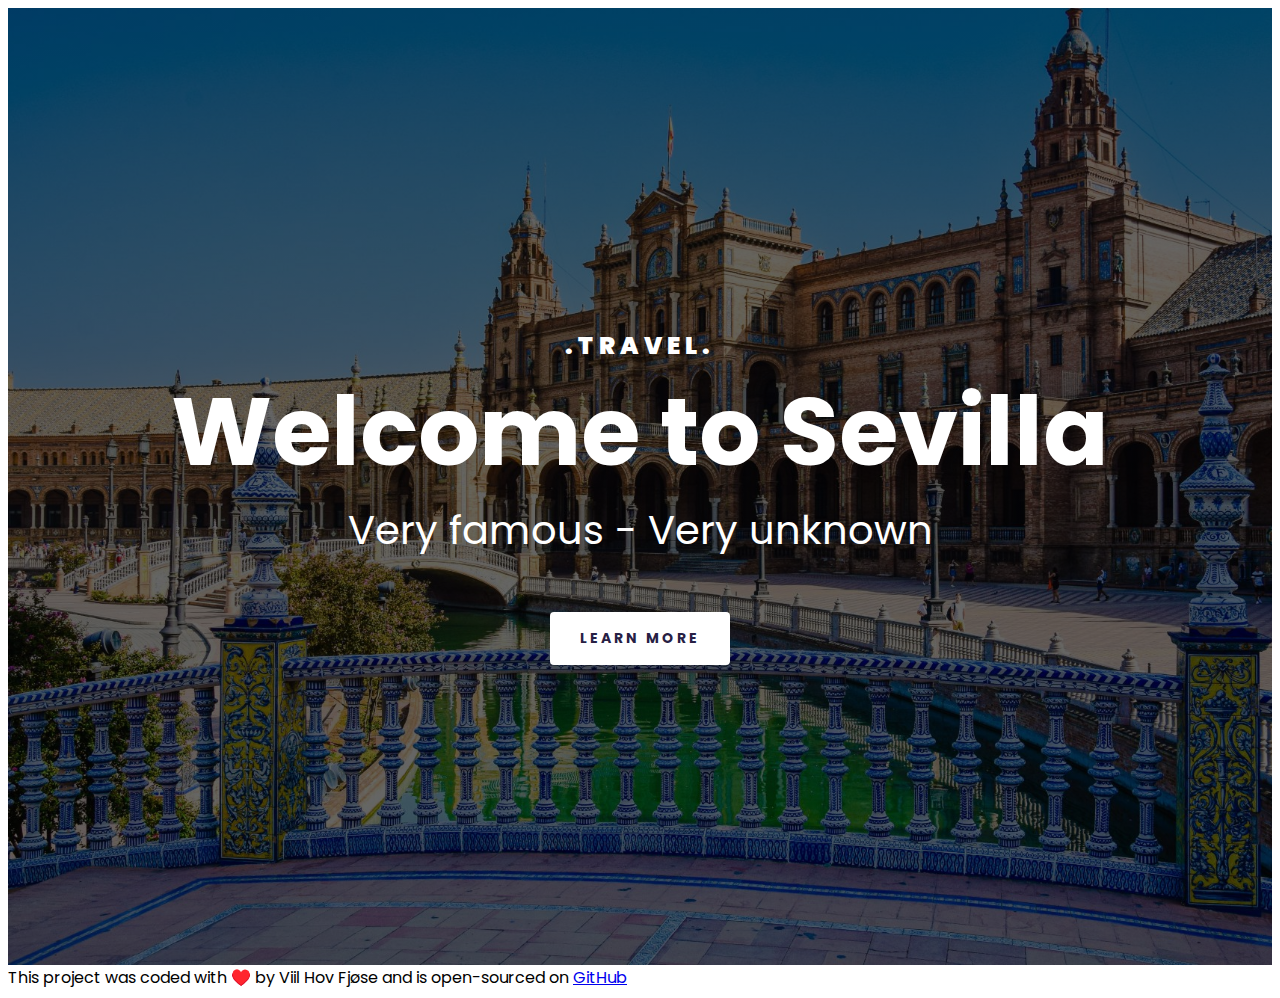
==== index.html @ 6bb22334 "Added css tho style the header element" ====
<!DOCTYPE html>
<html lang="en">

<head>
    <meta charset="UTF-8">
    <meta name="viewport" content="width=device-width, initial-scale=1.0">
    <link rel="preconnect" href="https://fonts.googleapis.com">
    <link rel="preconnect" href="https://fonts.gstatic.com" crossorigin>
    <link
        href="https://fonts.googleapis.com/css2?family=Poppins:ital,wght@0,100;0,200;0,300;0,400;0,500;0,600;0,700;0,800;0,900;1,100;1,200;1,300;1,400;1,500;1,600;1,700;1,800;1,900&display=swap"
        rel="stylesheet">
    <link rel="stylesheet" type="text/css" href="/src/styles.css" />
    <title>Welcome to Sevilla coded by Viil Hov Fjøse</title>
</head>

<body>
    <div class="container">
        <header>
            <p>.Travel.</p>
            <h1>
                Welcome to Sevilla
            </h1>
            <h3>Very famous - Very unknown</h3>
            <a href="#">Learn more</a>
        </header>
        <footer>
            This project was coded with ♥️ by Viil Hov Fjøse and is open-sourced on <a
                href="https://github.com/Viilhov/Sevilla-Project" target="_blank">GitHub</a>




    </div>
    </footer>
    </div>
</body>

</html>
---- src/styles.css ----
body {
  font-family: "Poppins", sans-serif;
}
.container {
  max-width: 1600px;
  margin: 0 auto;
}
header {
  background-image: linear-gradient(rgba(0, 0, 0, 0.6), rgba(0, 0, 0, 0.6)),
    url("/images/sevilla.jpg");
  background-repeat: no-repeat;
  background-size: cover;
  color: #fff;
  text-align: center;
  padding: 300px 0;
}
header h1 {
  font-weight: 700;
  font-size: 96px;
  line-height: 1;
  margin: 0;
}
header h3 {
  font-weight: 400;
  font-size: 40px;
  line-height: 1;
  margin: 30px 0;
}
header p {
  font-weight: 900;
  font-size: 24px;
  line-height: 1.5;
  text-transform: uppercase;
  margin: 20px 0;
  letter-spacing: 5px;
}

header a {
  font-weight: 700;
  font-size: 14px;
  line-height: 21px;
  text-decoration: none;
  background-color: #fff;
  color: #272044;
  padding: 16px 30px;
  border-radius: 4px;
  text-transform: uppercase;
  letter-spacing: 3px;
  display: inline-block;
  margin-top: 32px;
}
@media (max-width: 800px) {
  header h1 {
    font-size: 48px;
  }
  header h3 {
    font-size: 22px;
  }
  header p {
    font-size: 16px;
  }
}
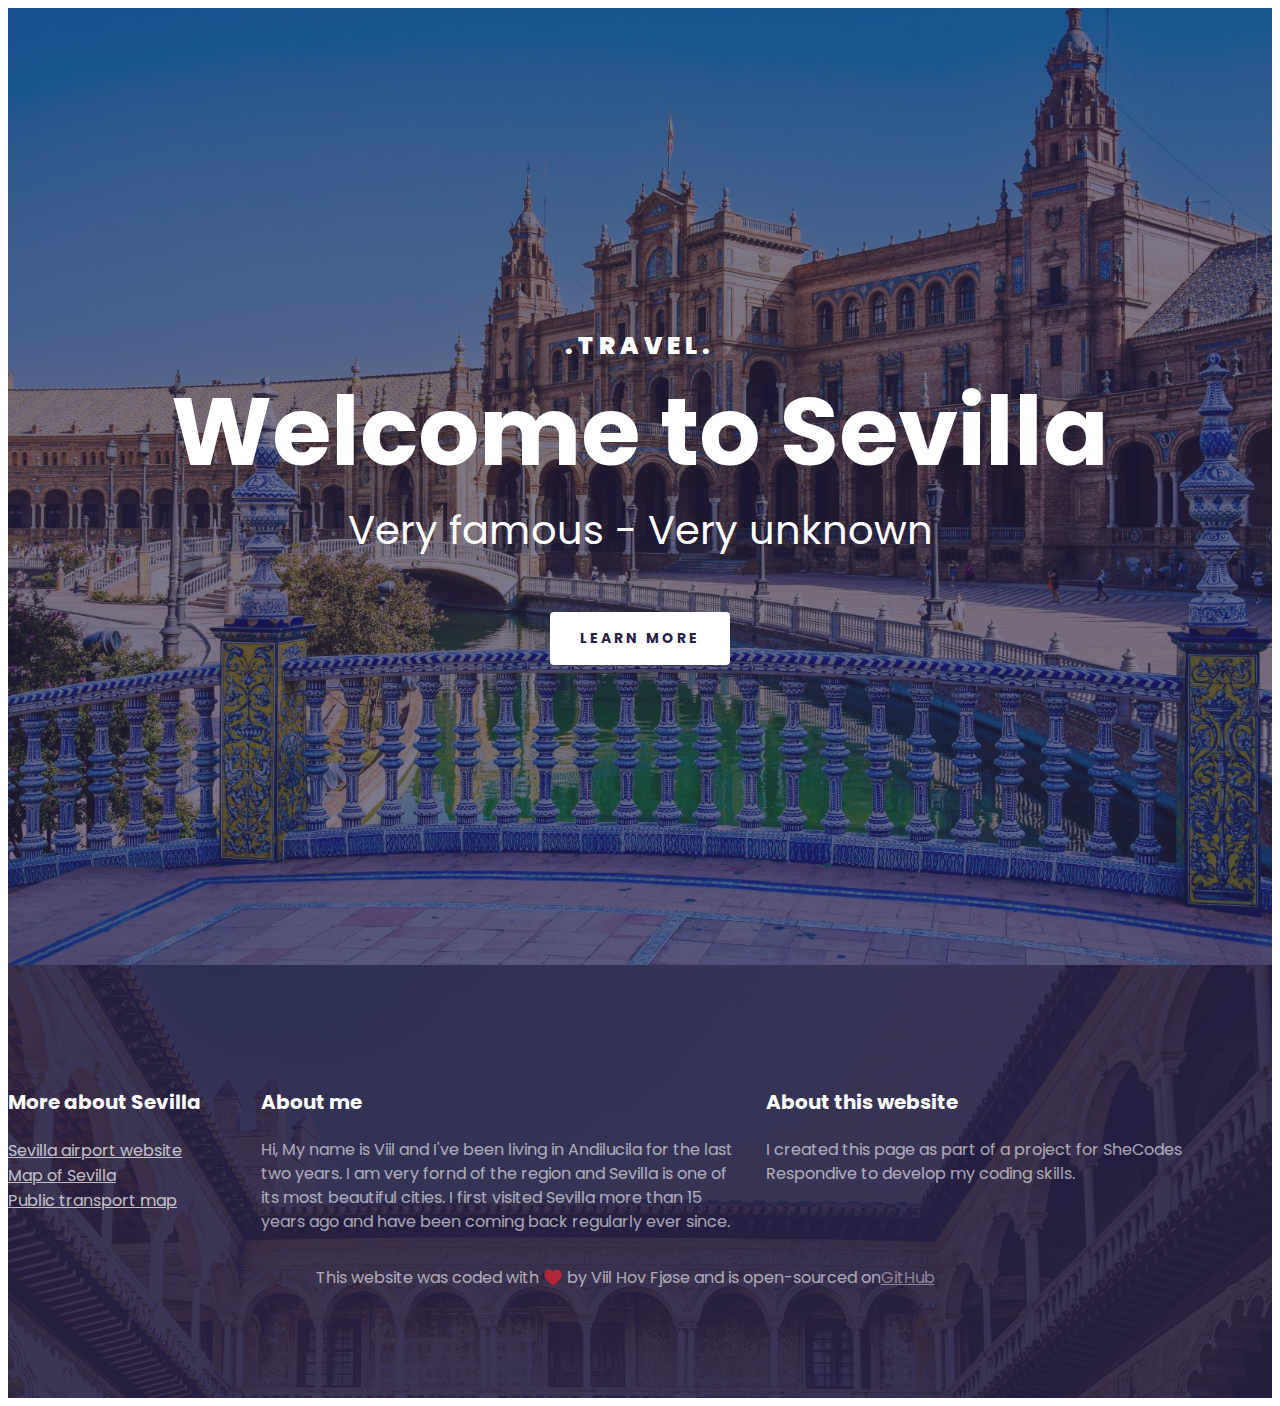
==== commit 5f53781d: "Added all component to footer and styled it in css" ====
--- a/index.html
+++ b/index.html
@@ -24,15 +24,43 @@
             <a href="#">Learn more</a>
         </header>
         <footer>
-            This project was coded with ♥️ by Viil Hov Fjøse and is open-sourced on <a
-                href="https://github.com/Viilhov/Sevilla-Project" target="_blank">GitHub</a>
+            <section class="grid">
+                <div>
+                    <h4>More about Sevilla</h4>
+                    <ul>
+                        <li><a href="https://www.aena.es/en/sevilla.html" target="blank">Sevilla airport website</a>
+                        </li>
+                        <li> <a href="https://goo.gl/maps/JtBFci8S6yBV64RW9">Map of Sevilla</a></li>
+                        <li><a href="https://wikiroutes.info/en/seville">Public transport map</a></li>
+                    </ul>
+                </div>
+
+                <div>
+                    <h4>About me</h4>
+                    <p> Hi, My name is Viil and I've been living in Andilucila for the last two years. I am very fornd
+                        of
+                        the
+                        region and Sevilla is one of its most beautiful cities. I first visited Sevilla more than 15
+                        years
+                        ago and have been coming back regularly ever since.</p>
+                </div>
+                <div>
+                    <h4>About this website</h4>
+                    <p>I created this page as part of a project
+                        for SheCodes Respondive to develop my coding skills.</p>
+
+                </div>
+            </section>
+            <div>
+                <p class="end">This website was coded with ♥️ by Viil Hov Fjøse and is open-sourced on<a
+                        href="#">GitHub</a></p>
+            </div>
+
+        </footer>
+
+    </div>
 
 
-
-
-    </div>
-    </footer>
-    </div>
 </body>
 
 </html>--- a/src/styles.css
+++ b/src/styles.css
@@ -5,8 +5,16 @@
   max-width: 1600px;
   margin: 0 auto;
 }
+section {
+  max-width: 1400px;
+  margin: 0 auto;
+}
+
 header {
-  background-image: linear-gradient(rgba(0, 0, 0, 0.6), rgba(0, 0, 0, 0.6)),
+  background-image: linear-gradient(
+      rgba(39, 32, 68, 0.6),
+      rgba(39, 32, 68, 0.6)
+    ),
     url("/images/sevilla.jpg");
   background-repeat: no-repeat;
   background-size: cover;
@@ -49,6 +57,52 @@
   display: inline-block;
   margin-top: 32px;
 }
+.grid {
+  display: grid;
+  grid-template-columns: 1fr 2fr 2fr;
+}
+
+footer {
+  background-image: linear-gradient(
+      rgba(39, 32, 68, 0.9),
+      rgba(39, 32, 68, 0.9)
+    ),
+    url("/images/sevillefooter.jpg");
+  background-repeat: no-repeat;
+  background-size: cover;
+  color: #fff;
+  padding-top: 100px;
+  padding-bottom: 92px;
+}
+footer h4 {
+  font-weight: 700;
+  font-size: 20px;
+  line-height: 1;
+}
+footer ul {
+  padding: 0;
+}
+footer li {
+  list-style: none;
+}
+footer a {
+  color: #fff;
+  opacity: 0.7;
+}
+footer p {
+  opacity: 0.6;
+  font-weight: 400;
+  font-size: 16px;
+  line-height: 1.5;
+  margin-right: 30px;
+}
+footer .end {
+  text-align: center;
+}
+.end {
+  text-align: center;
+}
+
 @media (max-width: 800px) {
   header h1 {
     font-size: 48px;
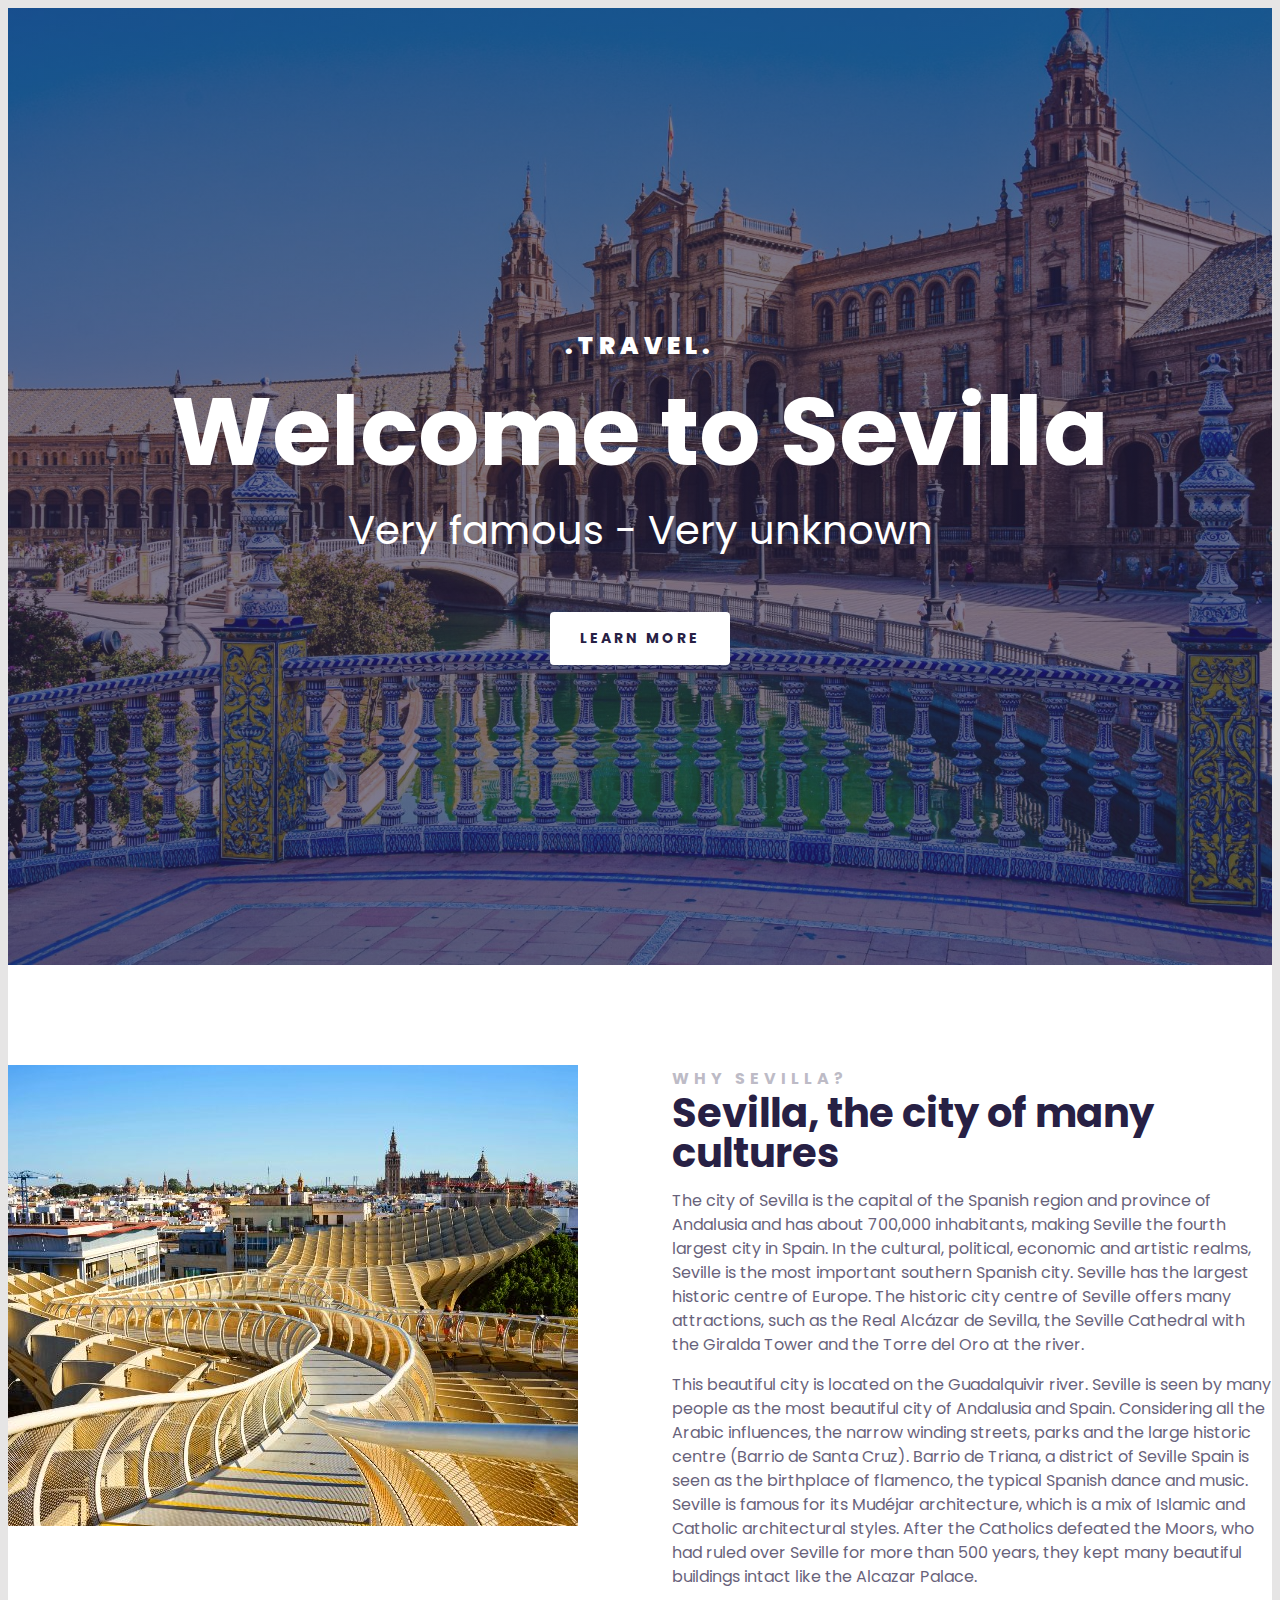
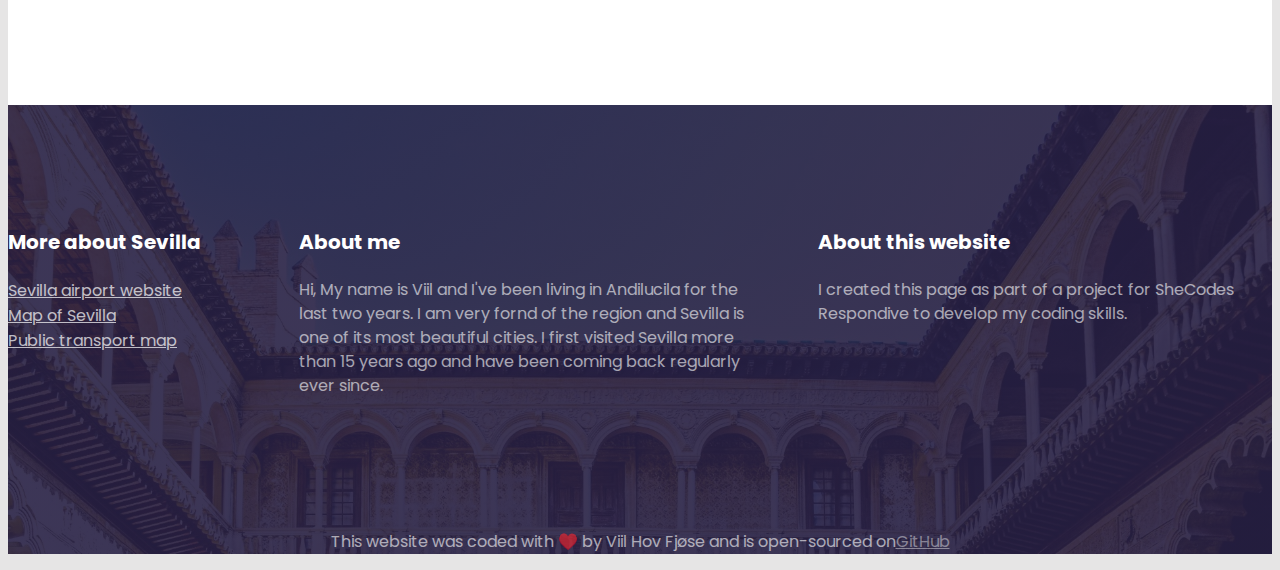
==== commit df72f6fc: "Added image and content to main section. Added css and responsive css" ====
--- a/index.html
+++ b/index.html
@@ -23,8 +23,55 @@
             <h3>Very famous - Very unknown</h3>
             <a href="#">Learn more</a>
         </header>
+        <main>
+            <section class="grid grid-2-col">
+
+                <div>
+                    <img src="/images/sculpture.jpg" class="img-responsive" />
+
+                </div>
+                <div>
+                    <h2>Why Sevilla?</h2>
+                    <h3>Sevilla, the city of many cultures</h3>
+                    <p>The city of Sevilla is the capital of the Spanish region and province of Andalusia and has
+                        about
+                        700,000 inhabitants, making Seville the fourth largest city in Spain. In the cultural,
+                        political,
+                        economic and artistic
+                        realms, Seville is the most important southern Spanish city. Seville has the largest
+                        historic
+                        centre
+                        of Europe. The
+                        historic city centre of Seville offers many attractions, such as the Real Alcázar de
+                        Sevilla,
+                        the
+                        Seville Cathedral with
+                        the Giralda Tower and the Torre del Oro at the river. </p>
+
+                    <p>This beautiful city is located on the Guadalquivir river. Seville is seen by many people as
+                        the
+                        most
+                        beautiful city of Andalusia and Spain.
+                        Considering all the Arabic influences, the
+                        narrow winding streets, parks and the large historic centre (Barrio de Santa Cruz). Barrio
+                        de
+                        Triana, a district of
+                        Seville Spain is seen as the birthplace of flamenco, the typical Spanish dance and music.
+                        Seville is
+                        famous for its
+                        Mudéjar architecture, which is a mix of Islamic and Catholic architectural styles. After the
+                        Catholics defeated the
+                        Moors, who had ruled over Seville for more than 500 years, they kept many beautiful
+                        buildings
+                        intact
+                        like the Alcazar
+                        Palace.</p>
+                </div>
+
+            </section>
+        </main>
         <footer>
-            <section class="grid">
+            <section class="grid grid-3-col-with-first-narrow">
                 <div>
                     <h4>More about Sevilla</h4>
                     <ul>
--- a/src/styles.css
+++ b/src/styles.css
@@ -1,5 +1,6 @@
 body {
   font-family: "Poppins", sans-serif;
+  background: rgb(230, 229, 229);
 }
 .container {
   max-width: 1600px;
@@ -8,6 +9,7 @@
 section {
   max-width: 1400px;
   margin: 0 auto;
+  padding: 100px 0;
 }
 
 header {
@@ -57,8 +59,43 @@
   display: inline-block;
   margin-top: 32px;
 }
+main {
+  background-color: #fff;
+}
+main h2 {
+  font-weight: 700;
+  font-size: 16px;
+  line-height: 1.5px;
+  letter-spacing: 5px;
+  color: #272044;
+  opacity: 0.3;
+  text-transform: uppercase;
+}
+main h3 {
+  font-weight: 700;
+  font-size: 40px;
+  line-height: 1;
+  color: #272044;
+  margin: 0;
+}
+main p {
+  font-weight: 400;
+  font-size: 16px;
+  line-height: 24px;
+  color: #272044;
+  opacity: 0.7;
+}
+.img-responsive {
+  max-width: 100%;
+}
 .grid {
   display: grid;
+  grid-gap: 64px;
+}
+.grid-2-col {
+  grid-template-columns: 1fr 1fr;
+}
+.grid-3-col-with-first-narrow {
   grid-template-columns: 1fr 2fr 2fr;
 }
 
@@ -71,8 +108,6 @@
   background-repeat: no-repeat;
   background-size: cover;
   color: #fff;
-  padding-top: 100px;
-  padding-bottom: 92px;
 }
 footer h4 {
   font-weight: 700;
@@ -94,7 +129,6 @@
   font-weight: 400;
   font-size: 16px;
   line-height: 1.5;
-  margin-right: 30px;
 }
 footer .end {
   text-align: center;
@@ -103,7 +137,7 @@
   text-align: center;
 }
 
-@media (max-width: 800px) {
+@media (max-width: 900px) {
   header h1 {
     font-size: 48px;
   }
@@ -113,4 +147,11 @@
   header p {
     font-size: 16px;
   }
+  .grid {
+    grid-template-columns: 1fr;
+    grid-gap: 32px;
+  }
+  section {
+    padding: 30px;
+  }
 }
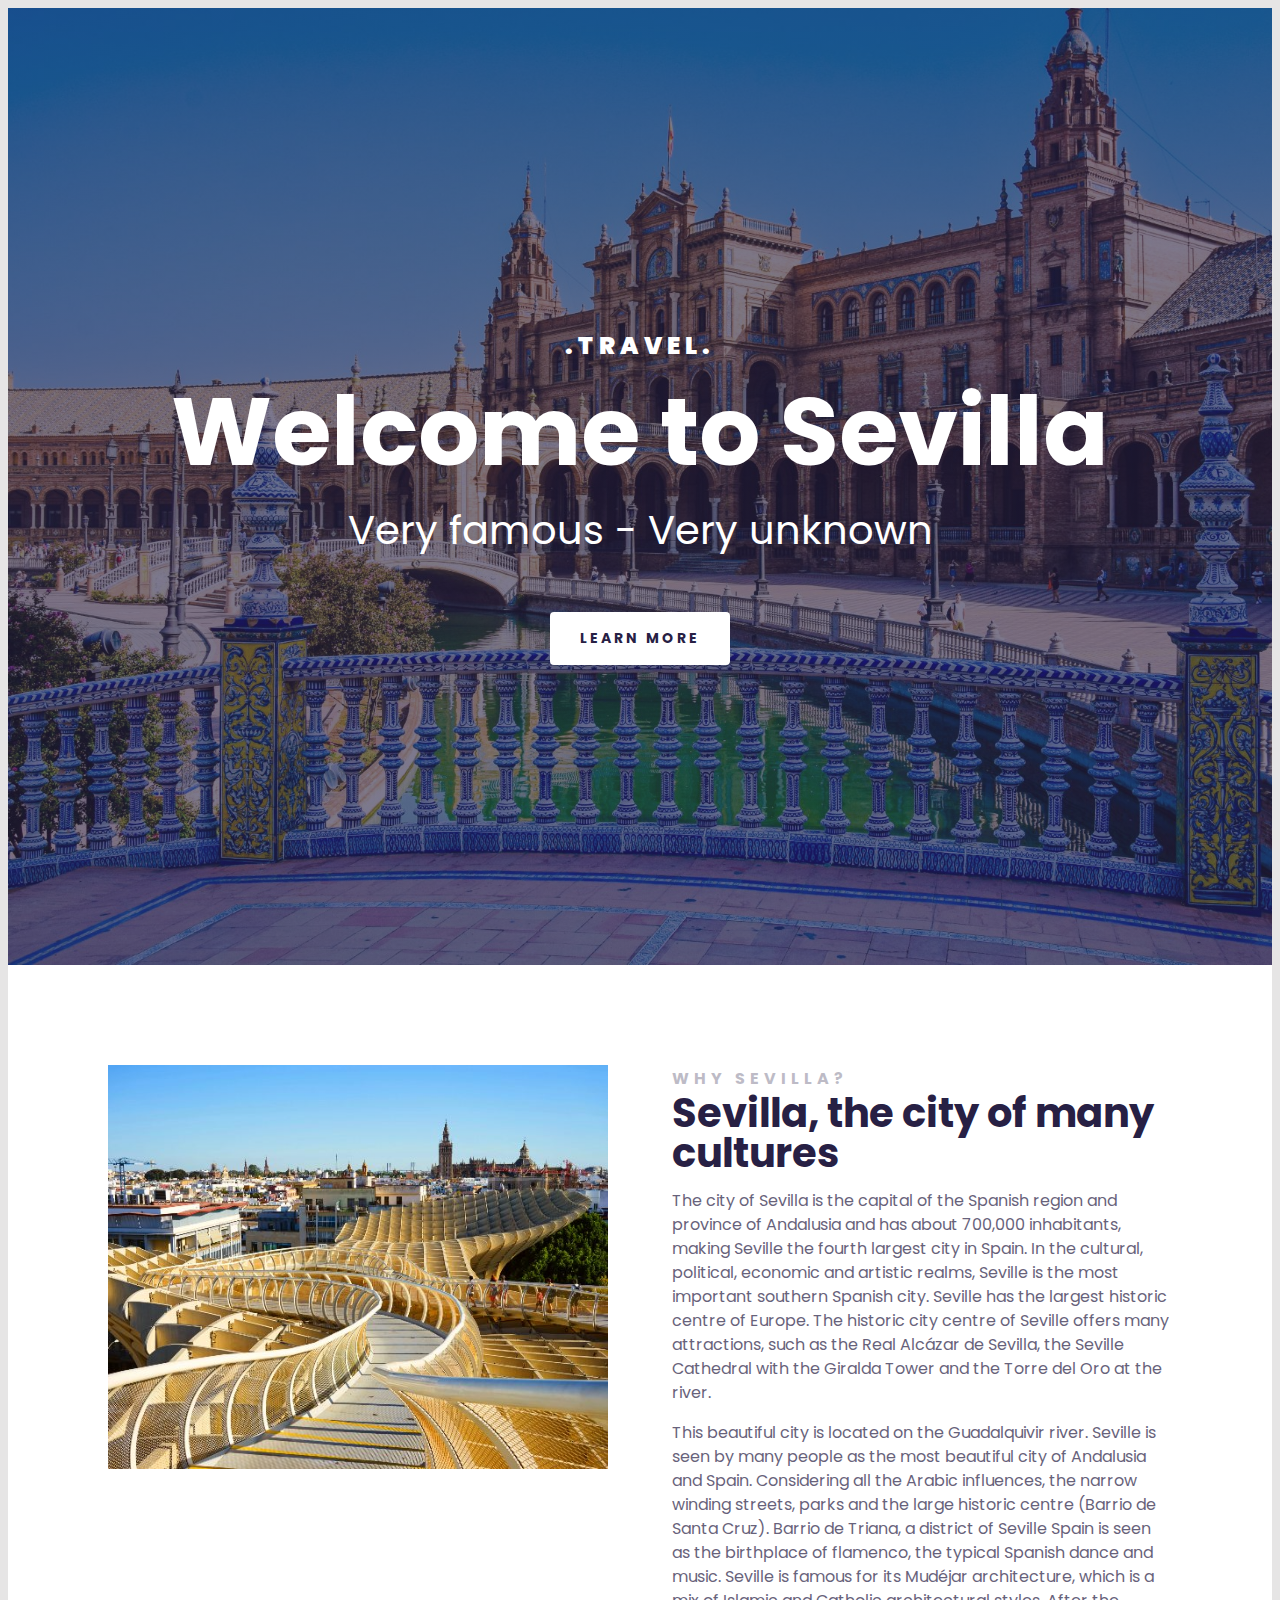
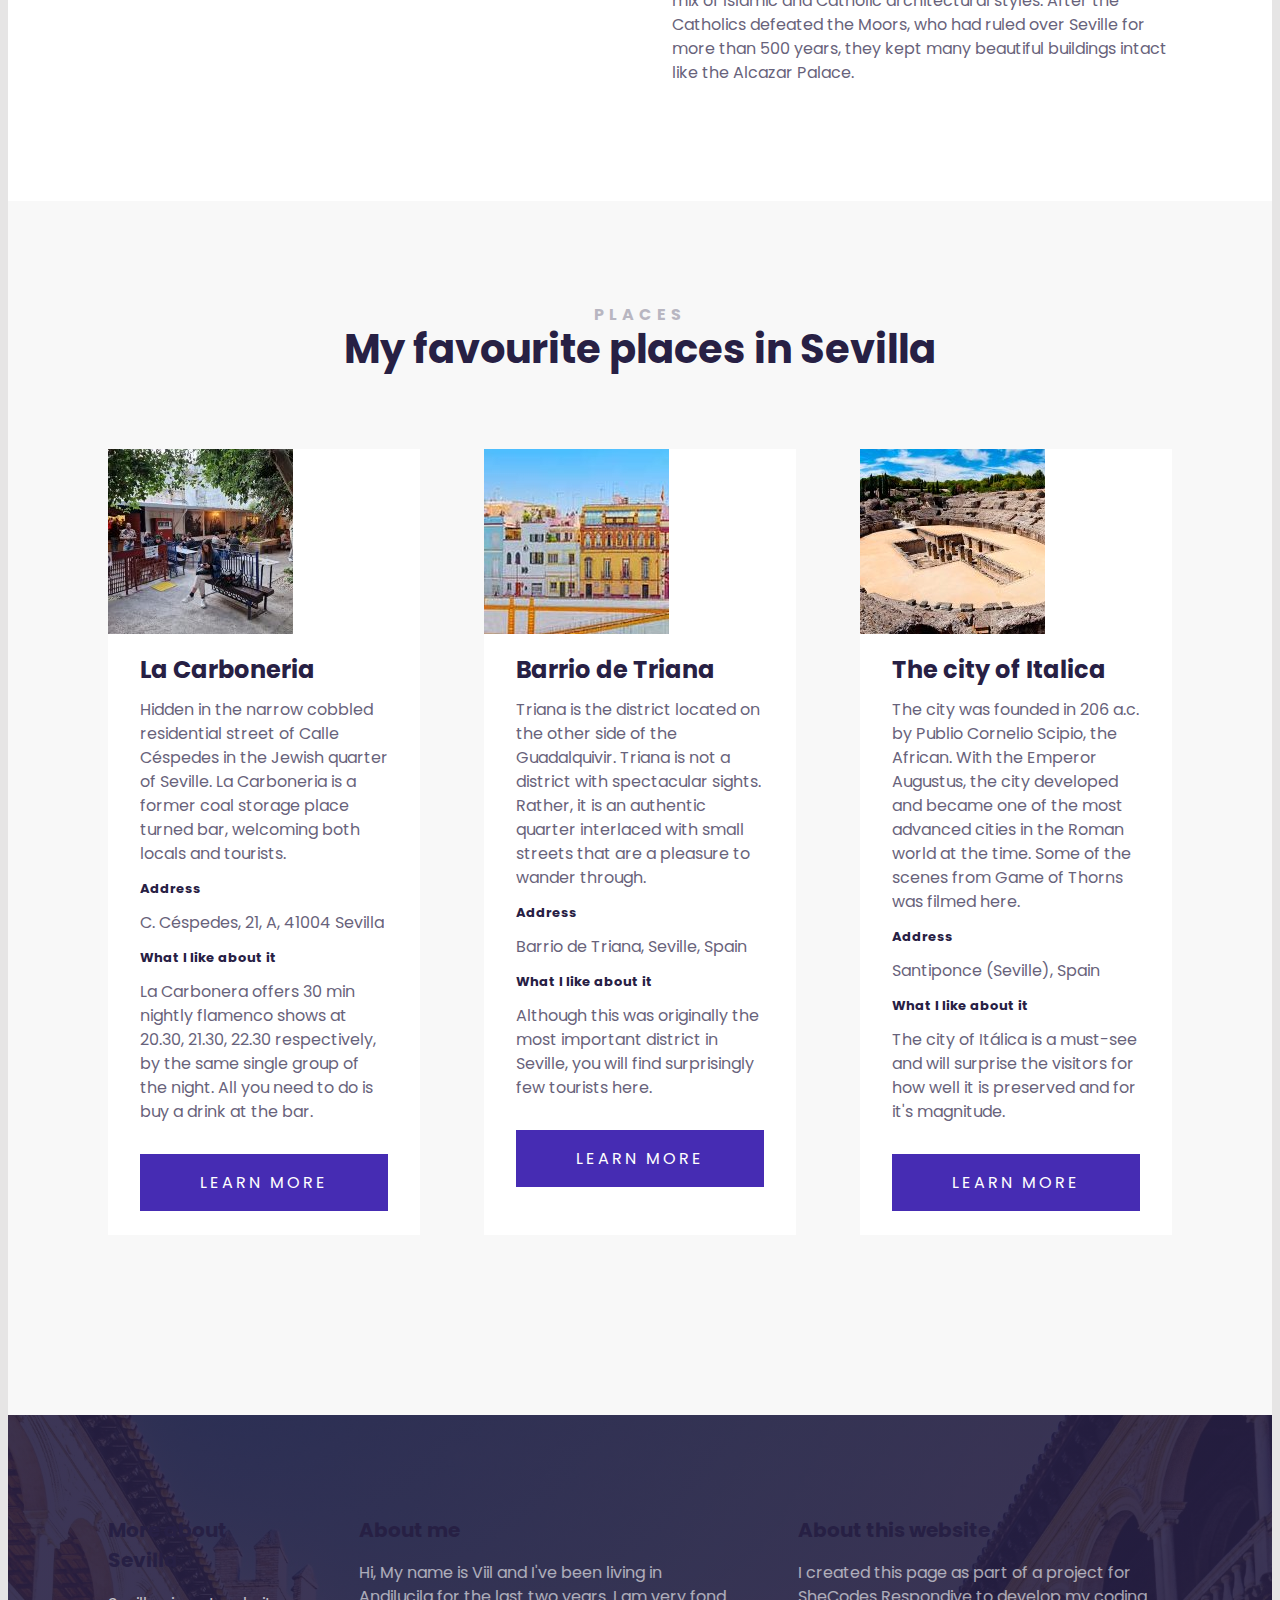
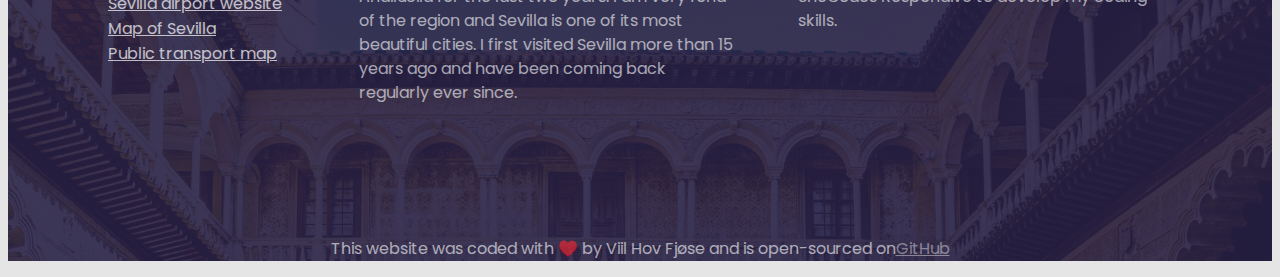
==== commit 926c9740: "Added three images and  buildt and styled  three cads in html and css. Added all relevant content" ====
--- a/index.html
+++ b/index.html
@@ -24,7 +24,7 @@
             <a href="#">Learn more</a>
         </header>
         <main>
-            <section class="grid grid-2-col">
+            <section class="grid grid-two-col">
 
                 <div>
                     <img src="/images/sculpture.jpg" class="img-responsive" />
@@ -69,9 +69,74 @@
                 </div>
 
             </section>
+            <section class="secondary">
+                <h2 class="text-center">Places</h2>
+                <h3 class="text-center">My favourite places in Sevilla</h3>
+                <div class="grid grid-three-col">
+                    <div class="card">
+                        <div class="card-heading">
+                            <img src="/images/lacarboneriasquere (1).jpg" class="img-responsive" />
+                        </div>
+                        <div class="card-body">
+                            <h4>La Carboneria</h4>
+                            <p>Hidden in the narrow cobbled residential street of Calle Céspedes in the Jewish quarter
+                                of
+                                Seville. La Carboneria is a former coal storage place turned bar, welcoming both
+                                locals and tourists.</p>
+                            <h5>Address</h5>
+                            <p>C. Céspedes, 21, A, 41004 Sevilla</p>
+                            <h5>What I like about it</h5>
+                            <p>La Carbonera offers 30 min nightly flamenco shows at 20.30, 21.30, 22.30 respectively, by
+                                the same single group of the night. All you need to do is buy a drink at the bar.</p>
+                            <a href="http://lacarbonerialevies.blogspot.com/" target="_blank" class="btn">Learn More</a>
+                        </div>
+                    </div>
+                    <div class="card">
+                        <div class="card-heading">
+                            <img src="/images/trianaseville.jpg" class="img-responsive" />
+                        </div>
+                        <div class="card-body">
+                            <h4>Barrio de Triana</h4>
+                            <p>Triana is the district located on the other side of the Guadalquivir. Triana is not a
+                                district with spectacular sights. Rather, it is an
+                                authentic quarter interlaced with small streets that
+                                are a pleasure to wander through.</p>
+                            <h5>Address</h5>
+                            <p>Barrio de Triana, Seville, Spain</p>
+                            <h5>What I like about it</h5>
+                            <p>Although this was originally the most important district in Seville, you will find
+                                surprisingly few tourists here.
+                            </p>
+                            <a href="https://sevillecityguide.com/triana-seville.html" target="_blank" class="btn">Learn
+                                More</a>
+                        </div>
+                    </div>
+                    <div class="card">
+                        <div class="card-heading">
+                            <img src="/images/italica.jpg" class="img-responsive" />
+                        </div>
+                        <div class="card-body">
+                            <h4>The city of Italica</h4>
+                            <p>The city was founded in 206 a.c. by Publio Cornelio Scipio, the African.
+                                With the Emperor Augustus, the city developed and became
+                                one of the most advanced cities in the Roman world at the time. Some of the scenes from
+                                Game of Thorns was filmed here.</p>
+                            <h5>Address</h5>
+                            <p>Santiponce (Seville), Spain</p>
+                            <h5>What I like about it</h5>
+                            <p>The city of Itálica is a must-see and will surprise the
+                                visitors for how well it is preserved and for it's magnitude.
+
+                            </p>
+                            <a href="https://www.italicasevilla.org/en/" target="_blank" class="btn">Learn More</a>
+                        </div>
+                    </div>
+
+                </div>
+            </section>
         </main>
         <footer>
-            <section class="grid grid-3-col-with-first-narrow">
+            <section class="grid grid-three-col-with-first-narrow">
                 <div>
                     <h4>More about Sevilla</h4>
                     <ul>
@@ -82,9 +147,10 @@
                     </ul>
                 </div>
 
+
                 <div>
                     <h4>About me</h4>
-                    <p> Hi, My name is Viil and I've been living in Andilucila for the last two years. I am very fornd
+                    <p> Hi, My name is Viil and I've been living in Andilucila for the last two years. I am very fond
                         of
                         the
                         region and Sevilla is one of its most beautiful cities. I first visited Sevilla more than 15
--- a/src/styles.css
+++ b/src/styles.css
@@ -7,9 +7,11 @@
   margin: 0 auto;
 }
 section {
-  max-width: 1400px;
   margin: 0 auto;
-  padding: 100px 0;
+  padding: 100px;
+}
+section.secondary {
+  background-color: #f8f8f8;
 }
 
 header {
@@ -85,20 +87,59 @@
   color: #272044;
   opacity: 0.7;
 }
+.text-center {
+  text-align: center;
+}
 .img-responsive {
   max-width: 100%;
+  display: block;
 }
 .grid {
   display: grid;
   grid-gap: 64px;
 }
-.grid-2-col {
+.grid-two-col {
   grid-template-columns: 1fr 1fr;
 }
-.grid-3-col-with-first-narrow {
+.grid-three-col-with-first-narrow {
   grid-template-columns: 1fr 2fr 2fr;
 }
+.grid-three-col {
+  grid-template-columns: 1fr 1fr 1fr;
+}
+.card {
+  background-color: #fff;
+  margin: 80px 0;
+}
+.card-body {
+  padding: 24px 32px;
+}
+h4 {
+  font-weight: 700;
+  font-size: 24px;
+  line-height: 1;
+  color: #272044;
+  margin: 0;
+}
+h5 {
+  font-weight: 700;
+  font-size: 13px;
+  line-height: 1;
+  color: #272044;
+  margin: 0;
+}
+.btn {
+  background-color: #462cb3;
+  color: #fff;
+  padding: 16px 32px;
+  text-transform: uppercase;
+  display: block;
+  margin-top: 30px;
+  text-decoration: none;
 
+  text-align: center;
+  letter-spacing: 3px;
+}
 footer {
   background-image: linear-gradient(
       rgba(39, 32, 68, 0.9),
@@ -112,7 +153,7 @@
 footer h4 {
   font-weight: 700;
   font-size: 20px;
-  line-height: 1;
+  line-height: 1.5;
 }
 footer ul {
   padding: 0;
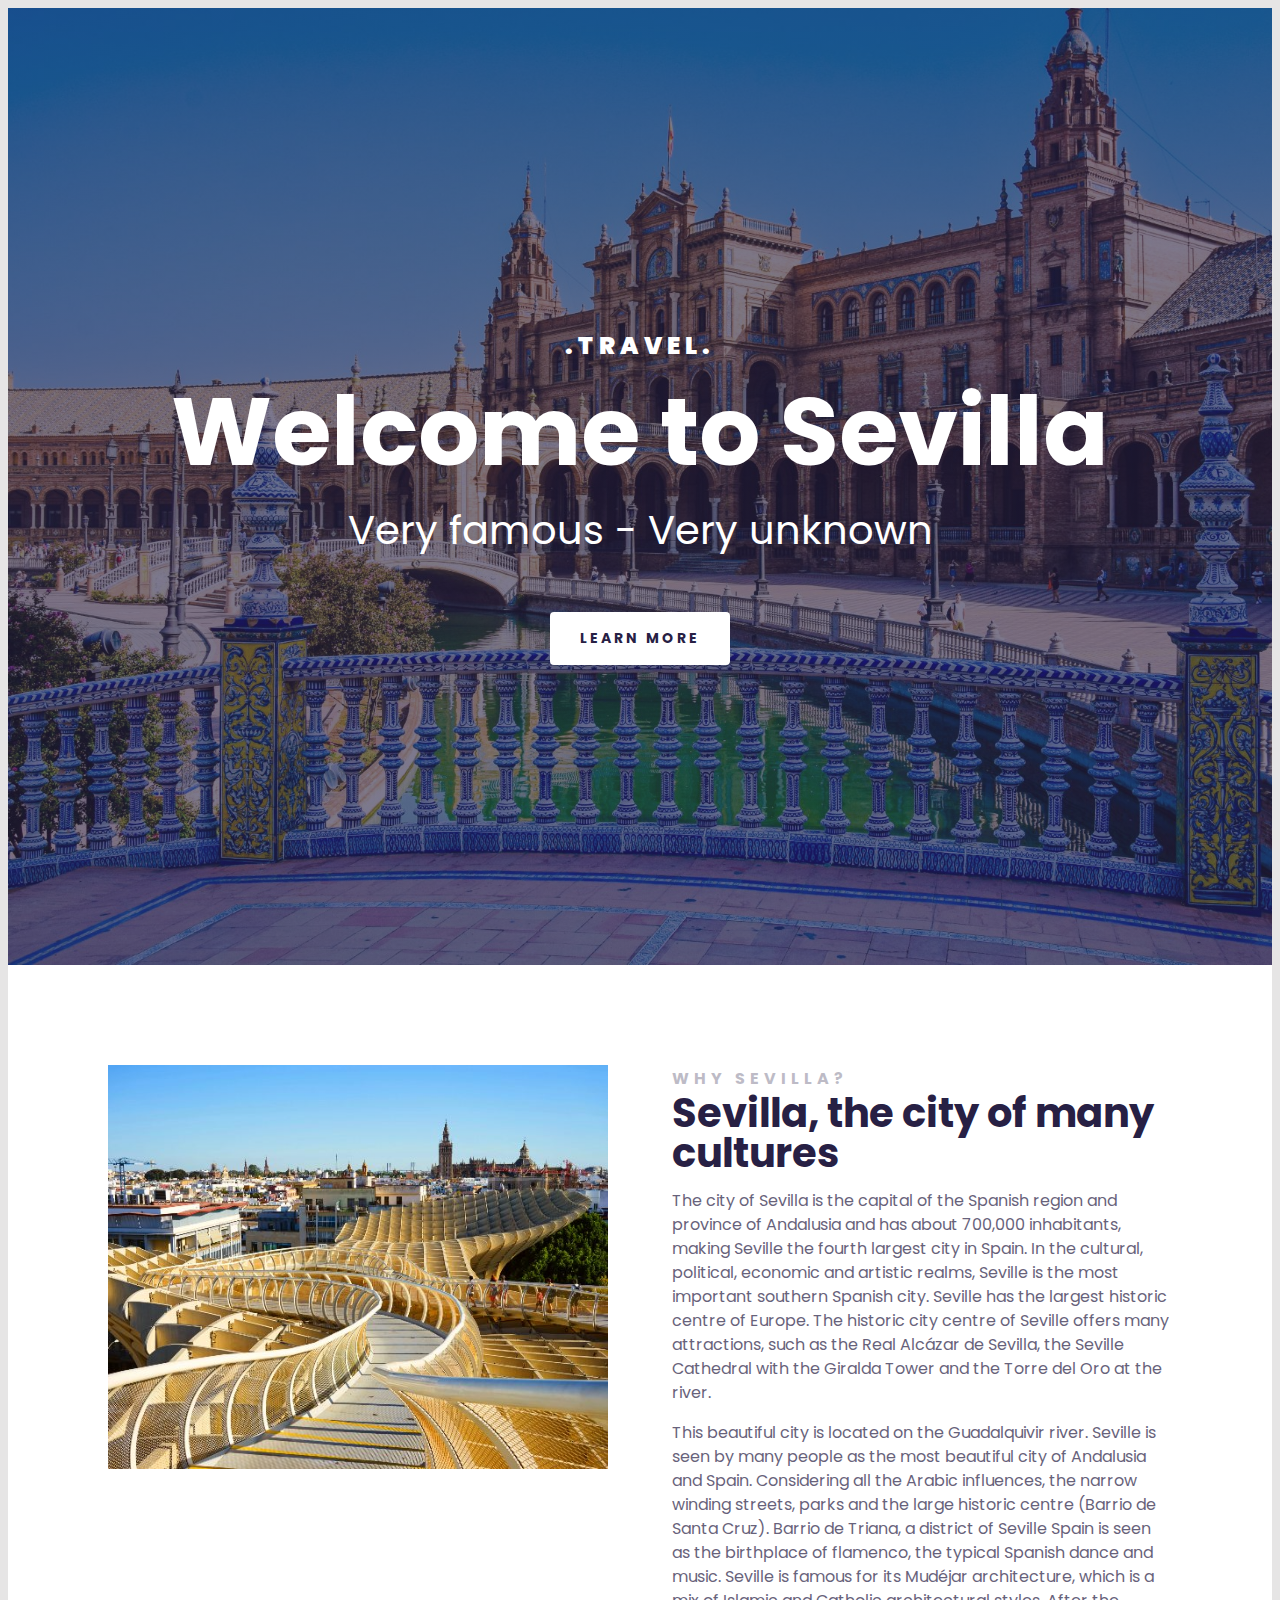
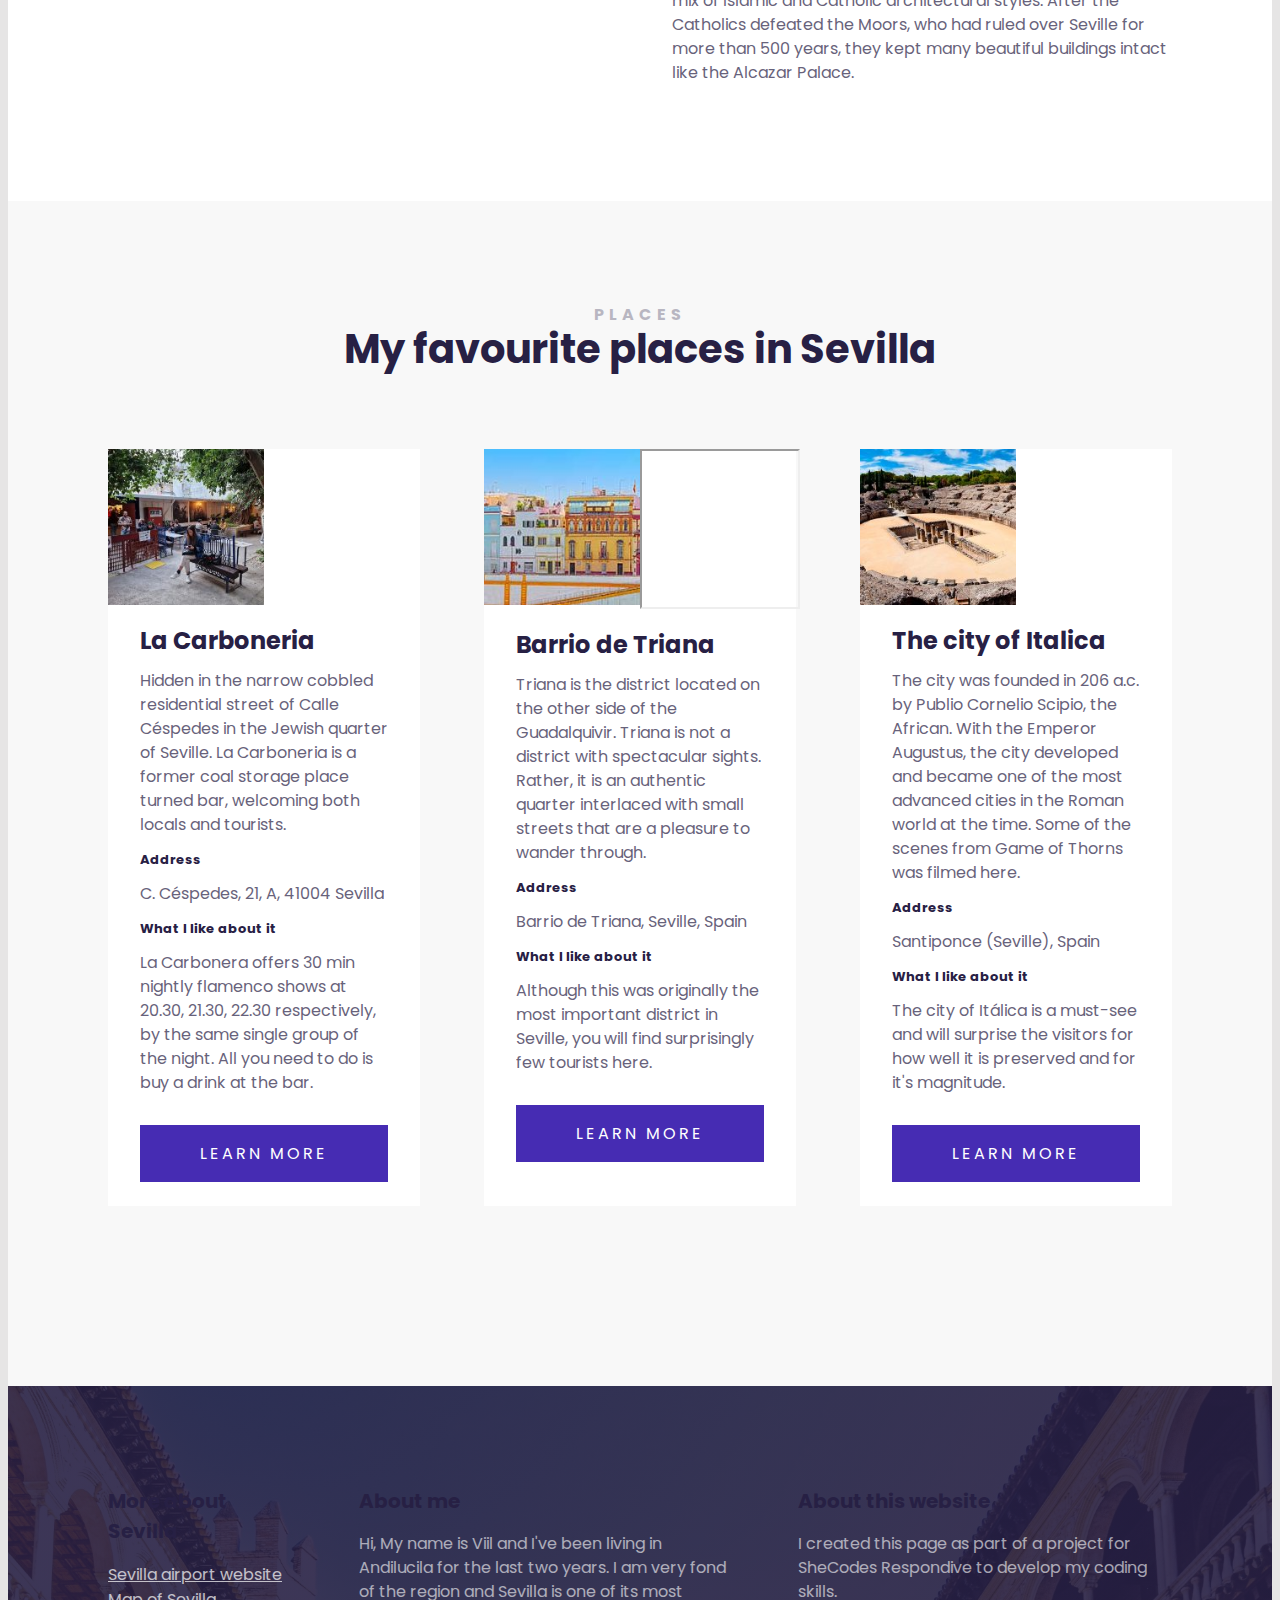
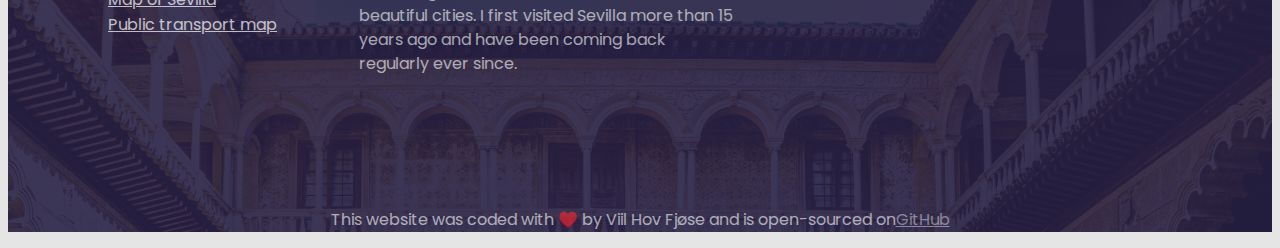
==== commit 09a9729c: "Embedded google map for my favorite places and added responsiveness" ====
--- a/index.html
+++ b/index.html
@@ -74,8 +74,14 @@
                 <h3 class="text-center">My favourite places in Sevilla</h3>
                 <div class="grid grid-three-col">
                     <div class="card">
-                        <div class="card-heading">
+                        <div class="card-heading grid grid-two-col">
+
                             <img src="/images/lacarboneriasquere (1).jpg" class="img-responsive" />
+
+                            <iframe
+                                src="https://www.google.com/maps/embed?pb=!1m18!1m12!1m3!1d12680.333057250575!2d-5.999129534891725!3d37.387863111866686!2m3!1f0!2f0!3f0!3m2!1i1024!2i768!4f13.1!3m3!1m2!1s0xd126c1c67ae6805%3A0xecc5b1c44d08267e!2sLa%20Carboner%C3%ADa!5e0!3m2!1sen!2ses!4v1687339769457!5m2!1sen!2ses"
+                                class="embed" style="border:0;" allowfullscreen="" loading="lazy"
+                                referrerpolicy="no-referrer-when-downgrade"></iframe>
                         </div>
                         <div class="card-body">
                             <h4>La Carboneria</h4>
@@ -92,8 +98,12 @@
                         </div>
                     </div>
                     <div class="card">
-                        <div class="card-heading">
+                        <div class="card-heading grid grid-two-col">
                             <img src="/images/trianaseville.jpg" class="img-responsive" />
+                            <iframe
+                                src="https://www.google.com/maps/embed?pb=!1m18!1m12!1m3!1d1585.1088066452733!2d-6.0050907278915036!3d37.38468563441778!2m3!1f0!2f0!3f0!3m2!1i1024!2i768!4f13.1!3m3!1m2!1s0xd126df7eade6fb5%3A0x93ce782bb275eb91!2sBarrio%20de%20Triana!5e0!3m2!1sen!2ses!4v1687341157543!5m2!1sen!2ses"
+                                class="embed" allowfullscreen="" loading="lazy"
+                                referrerpolicy="no-referrer-when-downgrade"></iframe>
                         </div>
                         <div class="card-body">
                             <h4>Barrio de Triana</h4>
@@ -112,8 +122,13 @@
                         </div>
                     </div>
                     <div class="card">
-                        <div class="card-heading">
+                        <div class="card-heading grid grid-two-col">
                             <img src="/images/italica.jpg" class="img-responsive" />
+                            <iframe
+                                src="https://www.google.com/maps/embed?pb=!1m18!1m12!1m3!1d3167.7154538492046!2d-6.049321288212876!3d37.44382623103796!2m3!1f0!2f0!3f0!3m2!1i1024!2i768!4f13.1!3m3!1m2!1s0xd126adfd624ce19%3A0x6808a1b730ef80c!2sAmphitheatre%20of%20Italica!5e0!3m2!1sen!2ses!4v1687341525340!5m2!1sen!2ses"
+                                class="embed" style="border:0;" allowfullscreen="" loading="lazy"
+                                referrerpolicy="no-referrer-when-downgrade"></iframe>
+
                         </div>
                         <div class="card-body">
                             <h4>The city of Italica</h4>
@@ -166,7 +181,8 @@
             </section>
             <div>
                 <p class="end">This website was coded with ♥️ by Viil Hov Fjøse and is open-sourced on<a
-                        href="#">GitHub</a></p>
+                        href="#">GitHub</a>
+                </p>
             </div>
 
         </footer>
--- a/src/styles.css
+++ b/src/styles.css
@@ -3,7 +3,7 @@
   background: rgb(230, 229, 229);
 }
 .container {
-  max-width: 1600px;
+  max-width: 1400px;
   margin: 0 auto;
 }
 section {
@@ -107,12 +107,19 @@
 .grid-three-col {
   grid-template-columns: 1fr 1fr 1fr;
 }
+.card-heading.grid {
+  grid-gap: 0;
+}
 .card {
   background-color: #fff;
   margin: 80px 0;
 }
 .card-body {
   padding: 24px 32px;
+}
+.embed {
+  width: 100%;
+  aspect-ratio: 1/1;
 }
 h4 {
   font-weight: 700;
@@ -195,4 +202,14 @@
   section {
     padding: 30px;
   }
-}
+  .card-heading img {
+    display: none;
+  }
+  .embed {
+    aspect-ratio: 16/9;
+  }
+  .card {
+    margin-bottom: 0px;
+    margin-top: 20px;
+  }
+}
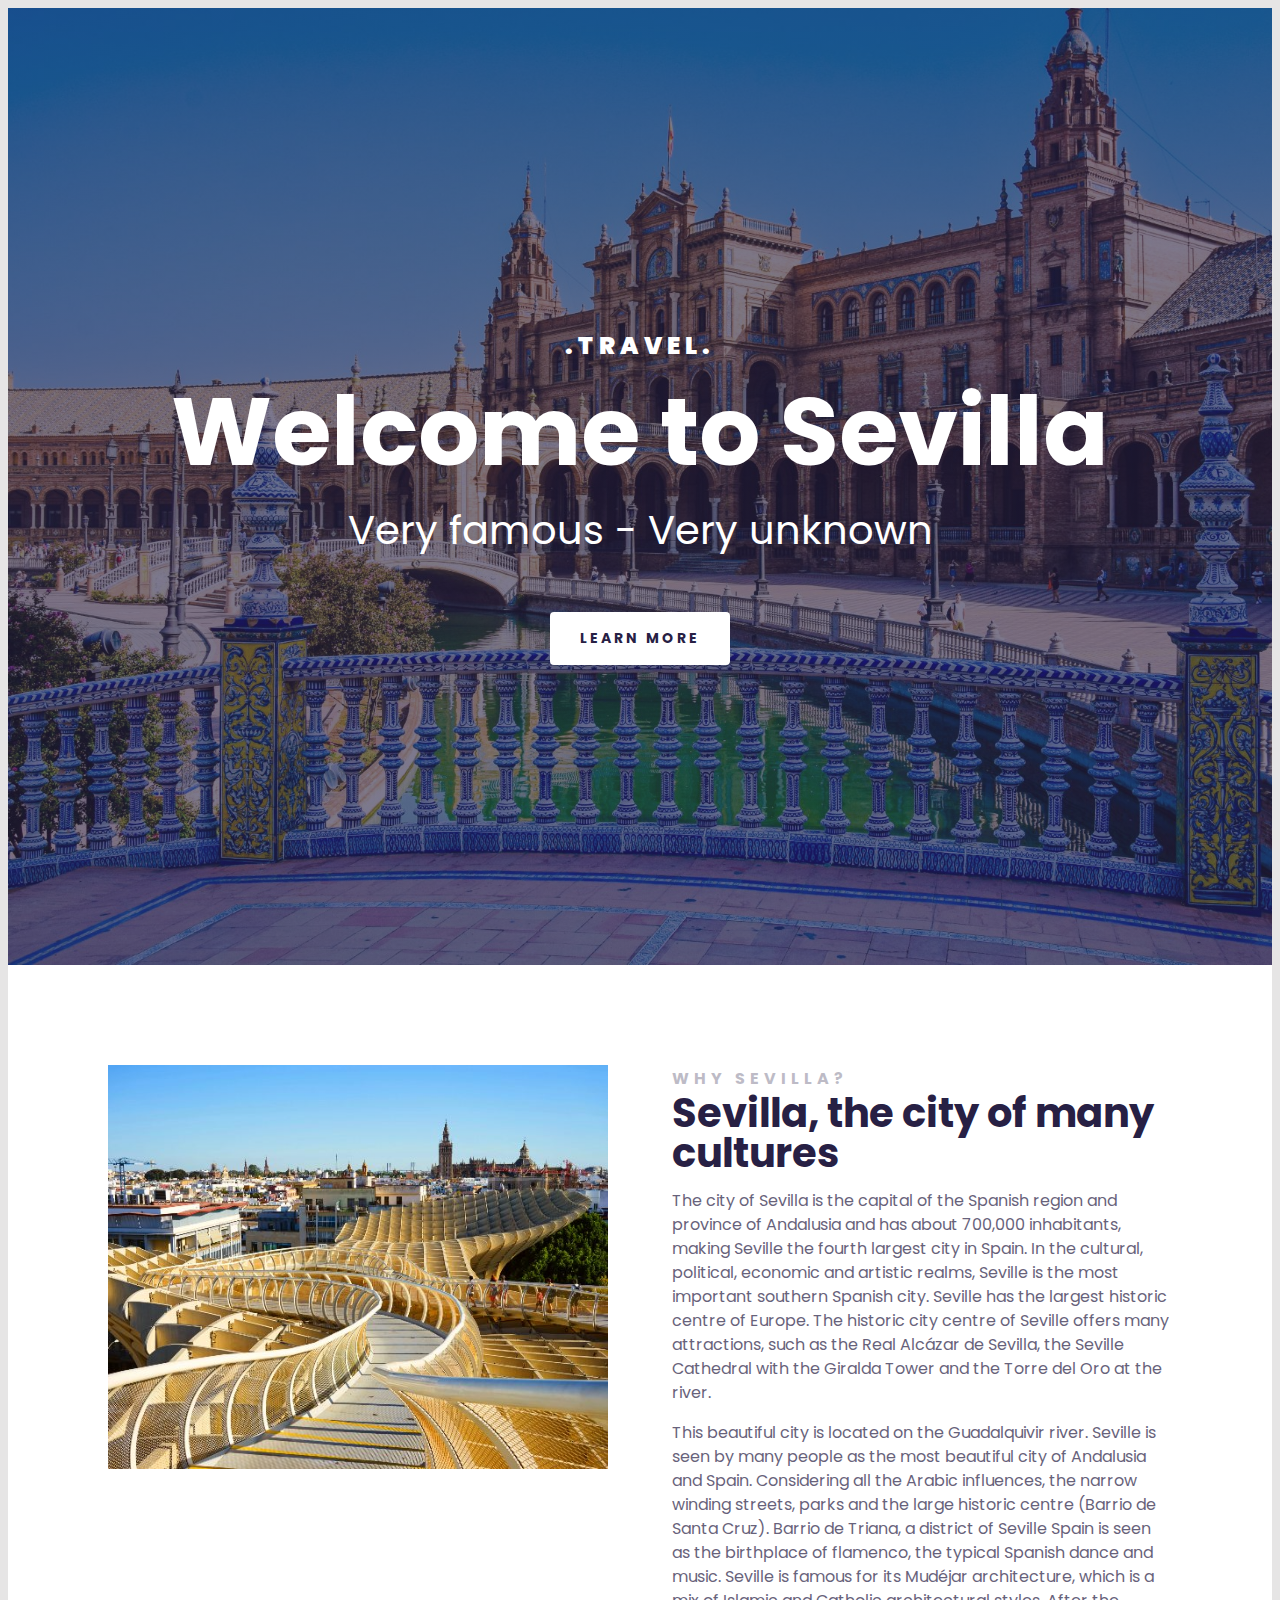
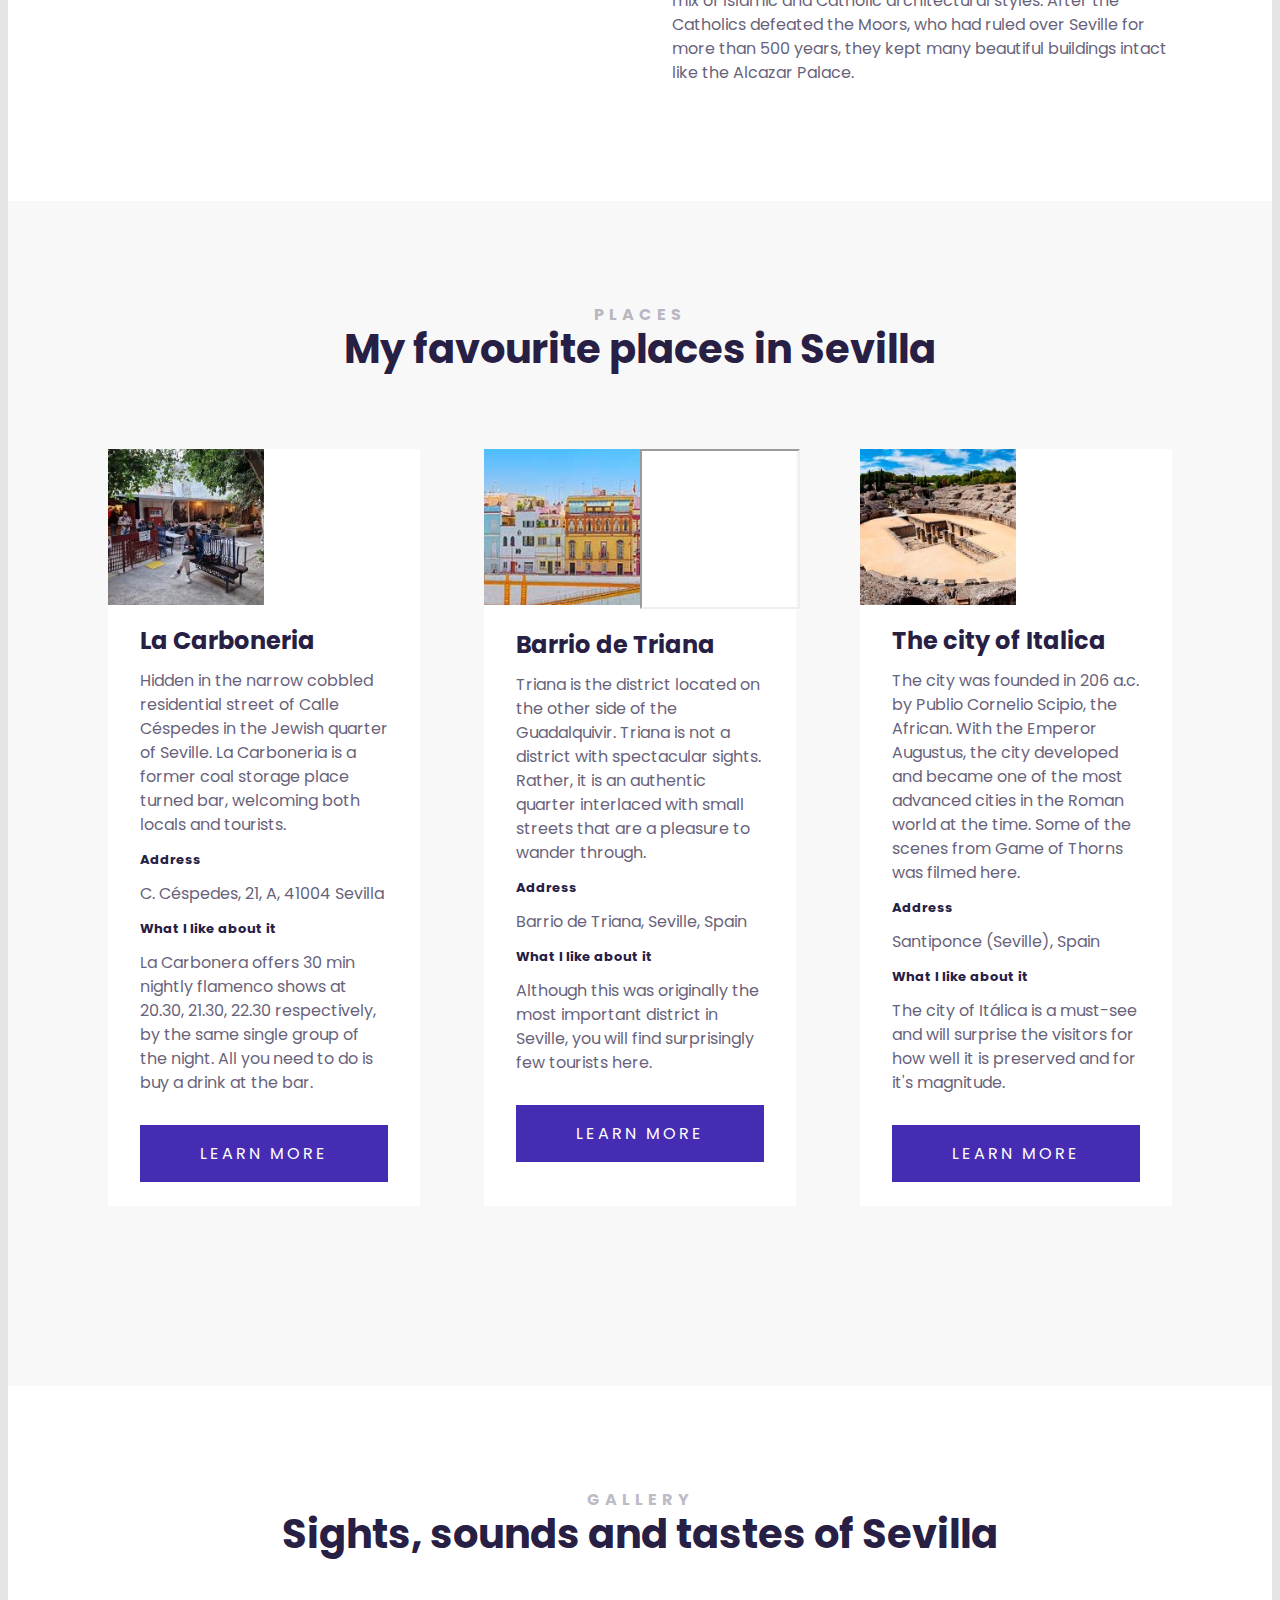
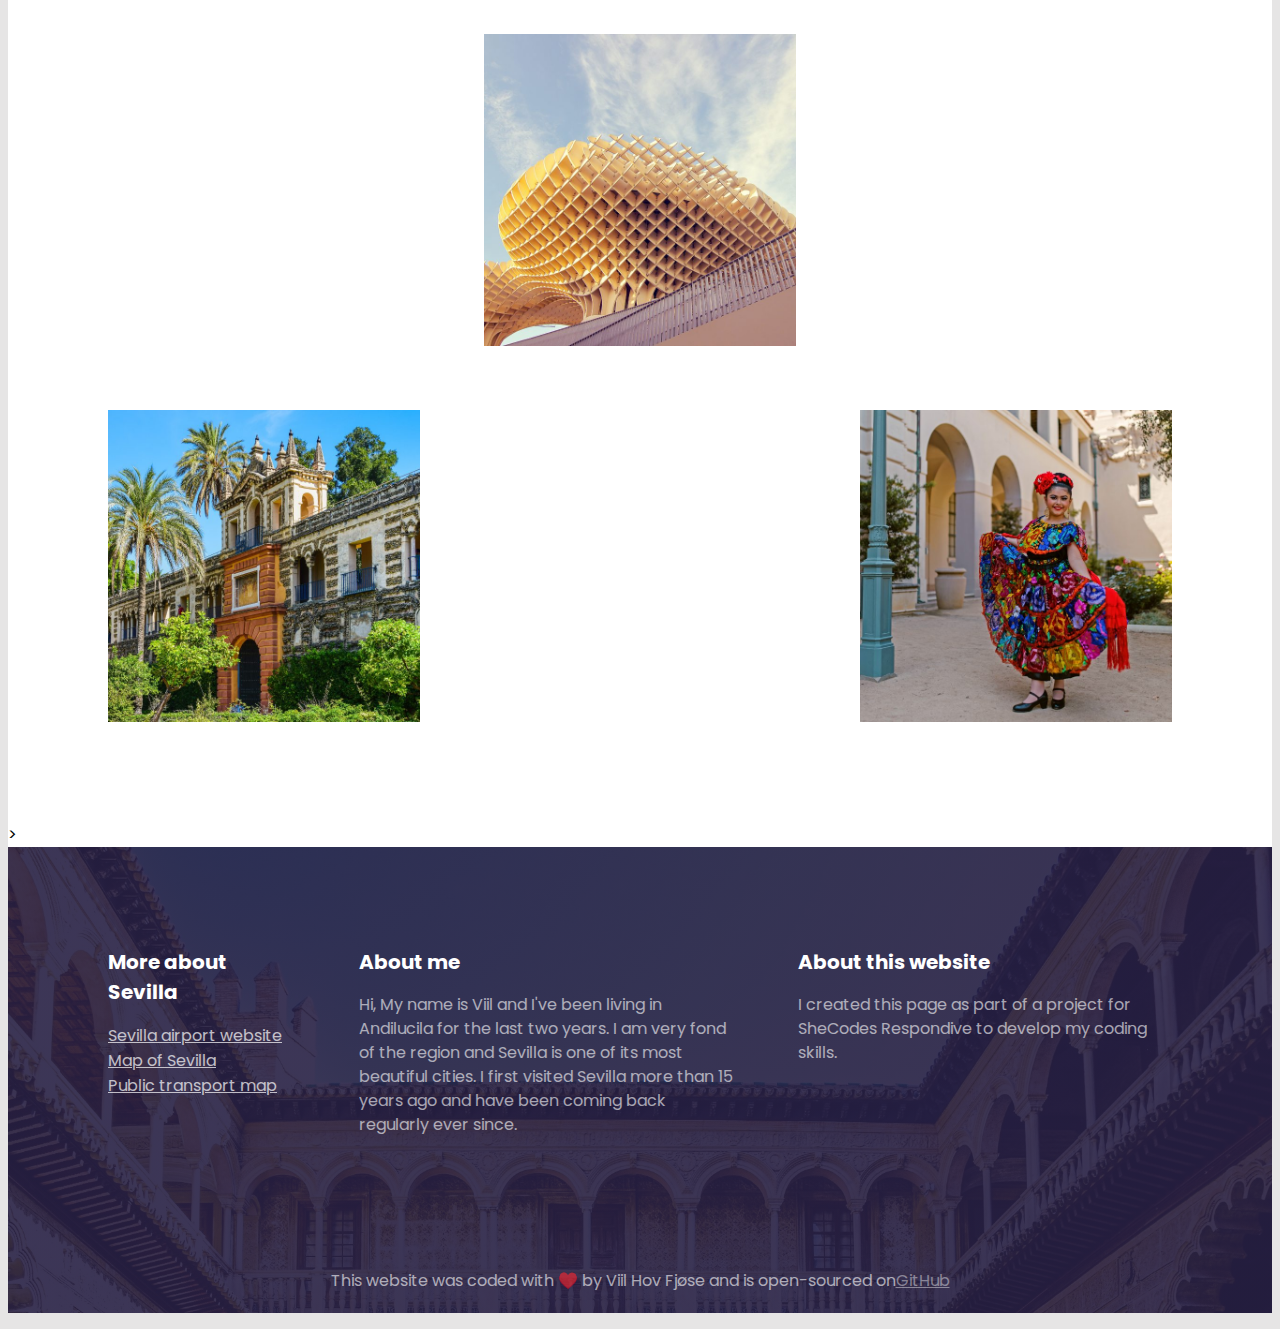
==== commit 43a96e22: "Imported content for Sevilla gallery and made the website more responsive" ====
--- a/index.html
+++ b/index.html
@@ -149,6 +149,30 @@
 
                 </div>
             </section>
+            <section class="third">
+                <h2 class="text-center">Gallery</h2>
+                <h3 class="text-center">Sights, sounds and tastes of Sevilla</h3>
+                <div class="grid grid-three-col">
+                    <iframe class="embed" src="https://www.youtube.com/embed/HfNqoXm6Zpg" title="YouTube video player"
+                        frameborder="0"
+                        allow="accelerometer; autoplay; clipboard-write; encrypted-media; gyroscope; picture-in-picture; web-share"
+                        allowfullscreen></iframe>
+                    <img src="/images/gallery2.jpg" class="img-responsive" />
+                    <iframe style="border-radius:12px"
+                        src="https://open.spotify.com/embed/track/48mve04qXavV2OXoRgxQlQ?utm_source=generator"
+                        class="embed" frameBorder="0" allowfullscreen=""
+                        allow="autoplay; clipboard-write; encrypted-media; fullscreen; picture-in-picture"
+                        loading="lazy"></iframe>
+                    <img src="/images/gallery5.jpg" class="img-responsive" />
+                    <iframe class="embed" src="https://www.youtube.com/embed/Hfhs1qWe0Qw" title="YouTube video player"
+                        frameborder="0"
+                        allow="accelerometer; autoplay; clipboard-write; encrypted-media; gyroscope; picture-in-picture; web-share"
+                        allowfullscreen></iframe>
+                    <img src="/images/gallery6.jpg" class="img-responsive" />
+                </div>
+            </section>
+
+            >
         </main>
         <footer>
             <section class="grid grid-three-col-with-first-narrow">
--- a/src/styles.css
+++ b/src/styles.css
@@ -147,6 +147,9 @@
   text-align: center;
   letter-spacing: 3px;
 }
+section.third h3 {
+  padding-bottom: 80px;
+}
 footer {
   background-image: linear-gradient(
       rgba(39, 32, 68, 0.9),
@@ -161,6 +164,7 @@
   font-weight: 700;
   font-size: 20px;
   line-height: 1.5;
+  color: #fff;
 }
 footer ul {
   padding: 0;
@@ -181,8 +185,10 @@
 footer .end {
   text-align: center;
 }
+
 .end {
   text-align: center;
+  padding-bottom: 20px;
 }
 
 @media (max-width: 900px) {
@@ -212,4 +218,12 @@
     margin-bottom: 0px;
     margin-top: 20px;
   }
-}
+  section.secondary h3 {
+    font-size: 30px;
+    padding-bottom: 30px;
+  }
+  section.third h3 {
+    font-size: 30px;
+    padding-bottom: 40px;
+  }
+}
